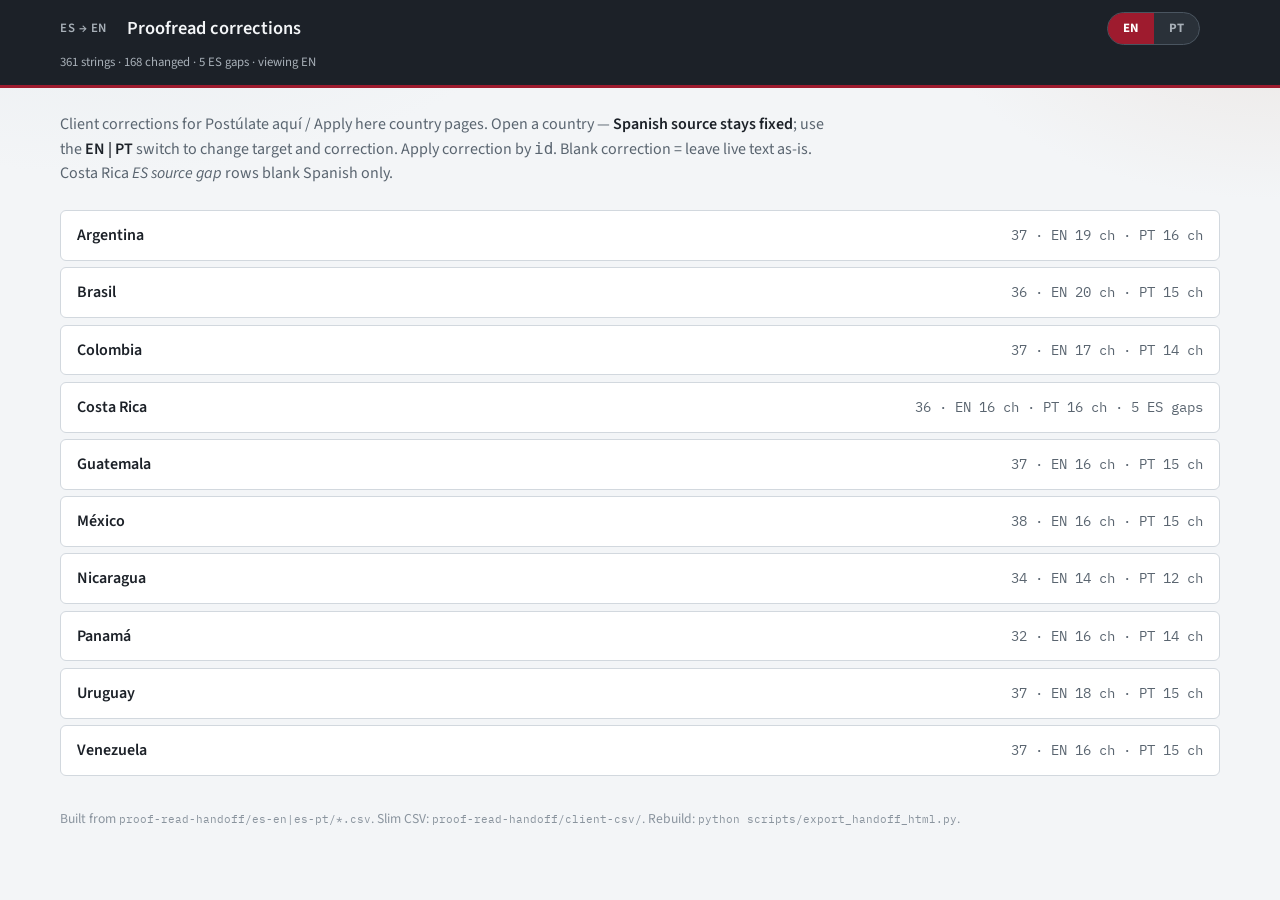
==== proof-read-delivery/html/index.html @ 34d7589d "Publish proofread delivery HTML only Serve the unified ES-EN / ES-PT correction viewer from Vercel w" ====
<!DOCTYPE html>
<html lang="en" data-lang="en">
<head>
  <meta charset="utf-8">
  <meta name="viewport" content="width=device-width, initial-scale=1">
  <title>Corrections — ES → EN / PT</title>
  <link rel="preconnect" href="https://fonts.googleapis.com">
  <link rel="preconnect" href="https://fonts.gstatic.com" crossorigin>
  <link href="https://fonts.googleapis.com/css2?family=IBM+Plex+Mono:wght@400;500&family=Source+Sans+3:wght@400;600;700&display=swap" rel="stylesheet">
  <link rel="stylesheet" href="assets/handoff.css">
</head>
<body>
  <header class="site-header">
    <div class="site-header__inner">
      <div class="site-header__track" data-track-label>ES → EN</div>
      <h1 class="site-header__title">Proofread corrections</h1>
      <div class="lang-switch" role="group" aria-label="Target language">
  <button type="button" class="lang-switch__btn" data-lang-switch="en" aria-pressed="true">EN</button>
  <button type="button" class="lang-switch__btn" data-lang-switch="pt" aria-pressed="false">PT</button>
</div>
      <nav class="site-header__nav"></nav>
      <div class="site-header__meta" data-track-meta data-rows="361" data-blocked="5" data-changed-en="168" data-changed-pt="147">361 strings · EN 168 changed · PT 147 changed · 5 ES gaps · 10 countries</div>
    </div>
  </header>
  <main class="wrap">
    <p class="intro">
      Client corrections for Postúlate aquí / Apply here country pages.
      Open a country — <strong>Spanish source stays fixed</strong>; use the
      <strong>EN | PT</strong> switch to change target and correction.
      Apply correction by <code>id</code>. Blank correction = leave live text as-is.
      Costa Rica <em>ES source gap</em> rows blank Spanish only.
    </p>
    <ul class="country-list">
  <li><a href="argentina.html"><span class="country-list__name">Argentina</span><span class="country-list__count">37 · EN 19 ch · PT 16 ch</span></a></li>
  <li><a href="brasil.html"><span class="country-list__name">Brasil</span><span class="country-list__count">36 · EN 20 ch · PT 15 ch</span></a></li>
  <li><a href="colombia.html"><span class="country-list__name">Colombia</span><span class="country-list__count">37 · EN 17 ch · PT 14 ch</span></a></li>
  <li><a href="costa-rica.html"><span class="country-list__name">Costa Rica</span><span class="country-list__count">36 · EN 16 ch · PT 16 ch · 5 ES gaps</span></a></li>
  <li><a href="guatemala.html"><span class="country-list__name">Guatemala</span><span class="country-list__count">37 · EN 16 ch · PT 15 ch</span></a></li>
  <li><a href="mexico.html"><span class="country-list__name">México</span><span class="country-list__count">38 · EN 16 ch · PT 15 ch</span></a></li>
  <li><a href="nicaragua.html"><span class="country-list__name">Nicaragua</span><span class="country-list__count">34 · EN 14 ch · PT 12 ch</span></a></li>
  <li><a href="panama.html"><span class="country-list__name">Panamá</span><span class="country-list__count">32 · EN 16 ch · PT 14 ch</span></a></li>
  <li><a href="uruguay.html"><span class="country-list__name">Uruguay</span><span class="country-list__count">37 · EN 18 ch · PT 15 ch</span></a></li>
  <li><a href="venezuela.html"><span class="country-list__name">Venezuela</span><span class="country-list__count">37 · EN 16 ch · PT 15 ch</span></a></li>
    </ul>
    <p class="foot-note">
      Built from <code>proof-read-handoff/es-en|es-pt/*.csv</code>.
      Slim CSV: <code>proof-read-handoff/client-csv/</code>.
      Rebuild: <code>python scripts/export_handoff_html.py</code>.
    </p>

  </main>
  <script src="assets/handoff.js" defer></script>
</body>
</html>
---- proof-read-delivery/html/assets/handoff.css ----
/* Client proofread handoff — one page, EN|PT switch */
:root {
  --ink: #1c2128;
  --ink-muted: #5a6570;
  --ink-faint: #8a949e;
  --paper: #f3f5f7;
  --surface: #ffffff;
  --border: #d2d8de;
  --source-bg: #f7f5f2;
  --target-bg: #f4f7fa;
  --correction-bg: #f0f6f1;
  --accent: #9e1b2e;
  --badge-blocked: #7a4a00;
  --badge-blocked-bg: #f8efd9;
  --badge-changed: #1e4d6b;
  --badge-changed-bg: #e6f0f5;
  --badge-same: #5a6570;
  --badge-same-bg: #eef1f4;
  --header-bg: #1c2128;
  --header-fg: #f3f5f7;
  --header-muted: #a8b0b8;
  --radius: 6px;
  --font: "Source Sans 3", "Segoe UI", sans-serif;
  --mono: "IBM Plex Mono", "Consolas", monospace;
  --max: 1200px;
}

*,
*::before,
*::after {
  box-sizing: border-box;
}

html {
  scroll-behavior: smooth;
}

body {
  margin: 0;
  font-family: var(--font);
  font-size: 16px;
  line-height: 1.55;
  color: var(--ink);
  background:
    radial-gradient(ellipse 900px 480px at 8% -10%, #e8ecef 0%, transparent 55%),
    radial-gradient(ellipse 700px 400px at 100% 0%, #ebe6e3 0%, transparent 50%),
    var(--paper);
  min-height: 100vh;
}

a {
  color: var(--accent);
  text-decoration-thickness: 1px;
  text-underline-offset: 2px;
}

a:hover {
  color: #7a1422;
}

.site-header {
  position: sticky;
  top: 0;
  z-index: 20;
  background: var(--header-bg);
  color: var(--header-fg);
  border-bottom: 3px solid var(--accent);
}

.site-header__inner {
  max-width: var(--max);
  margin: 0 auto;
  padding: 0.75rem 1.25rem;
  display: flex;
  flex-wrap: wrap;
  align-items: center;
  gap: 0.5rem 1.25rem;
}

.site-header__track {
  font-size: 0.8rem;
  font-weight: 600;
  letter-spacing: 0.04em;
  text-transform: uppercase;
  color: var(--header-muted);
}

.site-header__title {
  font-size: 1.15rem;
  font-weight: 600;
  margin: 0;
  flex: 1 1 auto;
}

.site-header__nav {
  display: flex;
  flex-wrap: wrap;
  gap: 0.65rem 1rem;
  font-size: 0.9rem;
}

.site-header__nav a {
  color: #dce2e8;
  text-decoration: none;
}

.site-header__nav a:hover {
  color: #fff;
  text-decoration: underline;
}

.site-header__meta {
  width: 100%;
  font-size: 0.8rem;
  color: var(--header-muted);
}

.lang-switch {
  display: inline-flex;
  border: 1px solid #4a5560;
  border-radius: 999px;
  overflow: hidden;
  background: #2a3139;
}

.lang-switch__btn {
  appearance: none;
  border: 0;
  margin: 0;
  padding: 0.35rem 0.9rem;
  font: inherit;
  font-size: 0.8rem;
  font-weight: 700;
  letter-spacing: 0.04em;
  cursor: pointer;
  color: var(--header-muted);
  background: transparent;
}

.lang-switch__btn[aria-pressed="true"] {
  background: var(--accent);
  color: #fff;
}

.lang-switch__btn:focus-visible {
  outline: 2px solid #fff;
  outline-offset: 2px;
}

.wrap {
  max-width: var(--max);
  margin: 0 auto;
  padding: 1.5rem 1.25rem 3rem;
}

.intro {
  margin: 0 0 1.5rem;
  color: var(--ink-muted);
  max-width: 48rem;
}

.intro strong {
  color: var(--ink);
  font-weight: 600;
}

.country-list {
  list-style: none;
  margin: 0;
  padding: 0;
  display: flex;
  flex-direction: column;
  gap: 0.4rem;
}

.country-list a {
  display: flex;
  align-items: baseline;
  justify-content: space-between;
  gap: 1rem;
  padding: 0.75rem 1rem;
  background: var(--surface);
  border: 1px solid var(--border);
  border-radius: var(--radius);
  text-decoration: none;
  color: inherit;
}

.country-list a:hover {
  border-color: var(--accent);
}

.country-list__name {
  font-weight: 600;
}

.country-list__count {
  font-size: 0.85rem;
  color: var(--ink-muted);
  font-family: var(--mono);
}

.foot-note {
  margin-top: 2rem;
  font-size: 0.85rem;
  color: var(--ink-faint);
}

.foot-note code {
  font-family: var(--mono);
  font-size: 0.8em;
}

.blocks {
  display: flex;
  flex-direction: column;
  gap: 1rem;
}

.block {
  background: var(--surface);
  border: 1px solid var(--border);
  border-radius: var(--radius);
  overflow: hidden;
  scroll-margin-top: 5rem;
}

.block--blocked {
  border-color: #e0c48a;
  box-shadow: inset 3px 0 0 var(--badge-blocked);
}

.block--changed {
  box-shadow: inset 3px 0 0 var(--badge-changed);
}

.block__head {
  display: flex;
  flex-wrap: wrap;
  align-items: center;
  gap: 0.4rem 0.65rem;
  padding: 0.55rem 0.85rem;
  background: #fafbfc;
  border-bottom: 1px solid var(--border);
}

.block__id {
  font-family: var(--mono);
  font-size: 0.78rem;
  font-weight: 500;
}

.block__id a {
  color: var(--ink);
  text-decoration: none;
}

.block__id a:hover {
  color: var(--accent);
  text-decoration: underline;
}

.tag,
.badge {
  font-size: 0.7rem;
  font-weight: 600;
  letter-spacing: 0.02em;
  padding: 0.15rem 0.45rem;
  border-radius: 3px;
  background: #eef1f4;
  color: var(--ink-muted);
}

.badge--blocked {
  background: var(--badge-blocked-bg);
  color: var(--badge-blocked);
}

.badge--changed {
  background: var(--badge-changed-bg);
  color: var(--badge-changed);
}

.badge--same {
  background: var(--badge-same-bg);
  color: var(--badge-same);
}

.block__note {
  width: 100%;
  margin: 0.15rem 0 0;
  font-size: 0.85rem;
  color: var(--badge-blocked);
}

.split {
  display: grid;
  grid-template-columns: 1fr 1fr 1fr;
  gap: 0;
}

.pane {
  padding: 0.75rem 0.85rem 0.9rem;
  min-width: 0;
}

.pane--source {
  background: var(--source-bg);
  border-right: 1px solid var(--border);
}

.pane--target {
  background: var(--target-bg);
  border-right: 1px solid var(--border);
}

.pane--correction {
  background: var(--correction-bg);
}

.pane__label {
  display: block;
  font-size: 0.7rem;
  font-weight: 700;
  letter-spacing: 0.04em;
  text-transform: uppercase;
  color: var(--ink-muted);
  margin-bottom: 0.35rem;
}

.pane__text {
  margin: 0;
  white-space: pre-wrap;
  word-break: break-word;
  font-size: 0.95rem;
}

.pane__text.is-empty::after {
  content: "(blank)";
  color: var(--ink-faint);
  font-style: italic;
}

@media (max-width: 900px) {
  .split {
    grid-template-columns: 1fr;
  }

  .pane--source,
  .pane--target {
    border-right: none;
    border-bottom: 1px solid var(--border);
  }
}

@media (max-width: 640px) {
  .site-header__title {
    flex: 1 1 100%;
  }
}
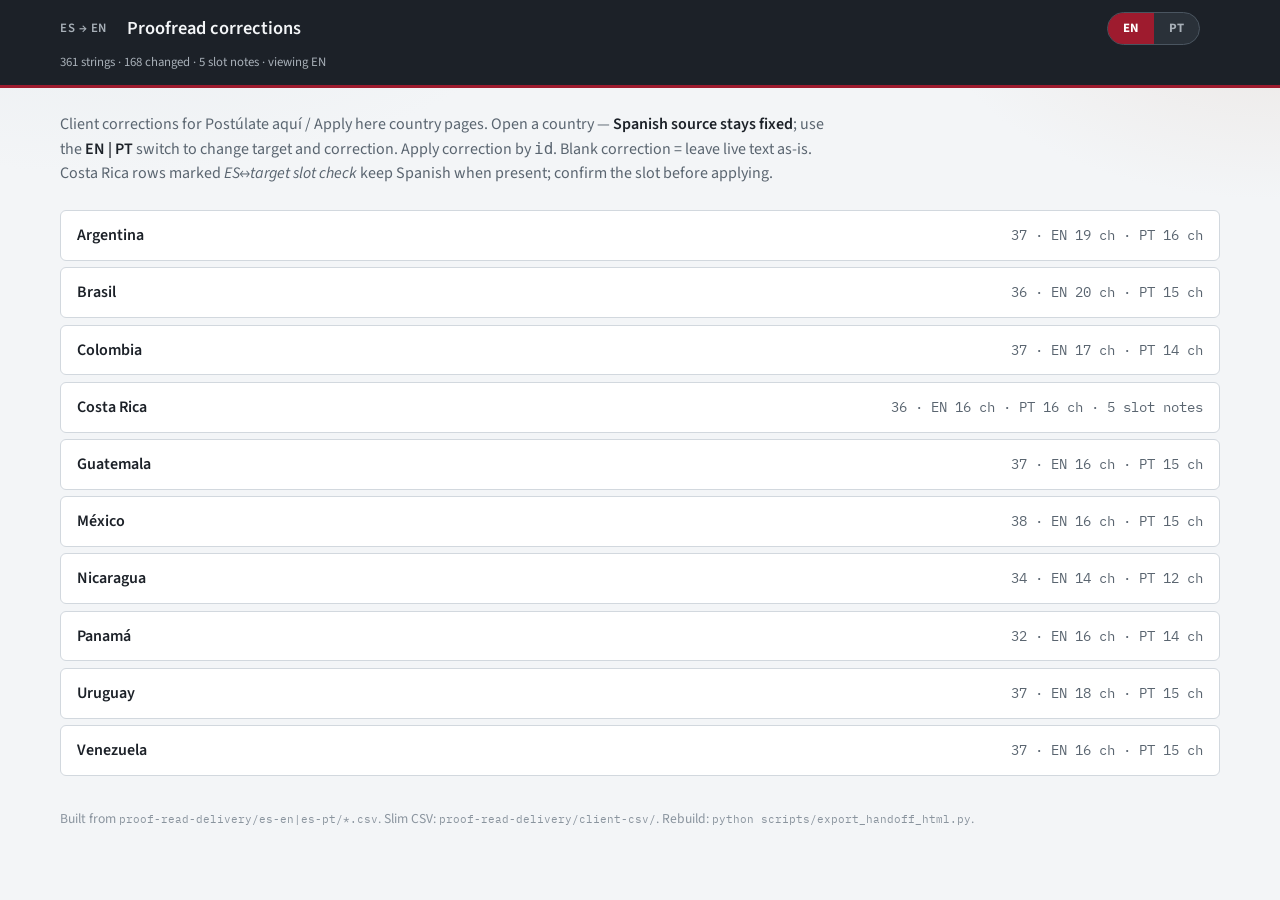
==== commit 66cc496c: "Restore Costa Rica Spanish source content Keep existing Spanish text visible on flagged Costa Rica r" ====
--- a/proof-read-delivery/html/index.html
+++ b/proof-read-delivery/html/index.html
@@ -19,7 +19,7 @@
   <button type="button" class="lang-switch__btn" data-lang-switch="pt" aria-pressed="false">PT</button>
 </div>
       <nav class="site-header__nav"></nav>
-      <div class="site-header__meta" data-track-meta data-rows="361" data-blocked="5" data-changed-en="168" data-changed-pt="147">361 strings · EN 168 changed · PT 147 changed · 5 ES gaps · 10 countries</div>
+      <div class="site-header__meta" data-track-meta data-rows="361" data-blocked="5" data-changed-en="168" data-changed-pt="147">361 strings · EN 168 changed · PT 147 changed · 5 slot notes · 10 countries</div>
     </div>
   </header>
   <main class="wrap">
@@ -28,13 +28,14 @@
       Open a country — <strong>Spanish source stays fixed</strong>; use the
       <strong>EN | PT</strong> switch to change target and correction.
       Apply correction by <code>id</code>. Blank correction = leave live text as-is.
-      Costa Rica <em>ES source gap</em> rows blank Spanish only.
+      Costa Rica rows marked <em>ES↔target slot check</em> keep Spanish when present;
+      confirm the slot before applying.
     </p>
     <ul class="country-list">
   <li><a href="argentina.html"><span class="country-list__name">Argentina</span><span class="country-list__count">37 · EN 19 ch · PT 16 ch</span></a></li>
   <li><a href="brasil.html"><span class="country-list__name">Brasil</span><span class="country-list__count">36 · EN 20 ch · PT 15 ch</span></a></li>
   <li><a href="colombia.html"><span class="country-list__name">Colombia</span><span class="country-list__count">37 · EN 17 ch · PT 14 ch</span></a></li>
-  <li><a href="costa-rica.html"><span class="country-list__name">Costa Rica</span><span class="country-list__count">36 · EN 16 ch · PT 16 ch · 5 ES gaps</span></a></li>
+  <li><a href="costa-rica.html"><span class="country-list__name">Costa Rica</span><span class="country-list__count">36 · EN 16 ch · PT 16 ch · 5 slot notes</span></a></li>
   <li><a href="guatemala.html"><span class="country-list__name">Guatemala</span><span class="country-list__count">37 · EN 16 ch · PT 15 ch</span></a></li>
   <li><a href="mexico.html"><span class="country-list__name">México</span><span class="country-list__count">38 · EN 16 ch · PT 15 ch</span></a></li>
   <li><a href="nicaragua.html"><span class="country-list__name">Nicaragua</span><span class="country-list__count">34 · EN 14 ch · PT 12 ch</span></a></li>
@@ -43,8 +44,8 @@
   <li><a href="venezuela.html"><span class="country-list__name">Venezuela</span><span class="country-list__count">37 · EN 16 ch · PT 15 ch</span></a></li>
     </ul>
     <p class="foot-note">
-      Built from <code>proof-read-handoff/es-en|es-pt/*.csv</code>.
-      Slim CSV: <code>proof-read-handoff/client-csv/</code>.
+      Built from <code>proof-read-delivery/es-en|es-pt/*.csv</code>.
+      Slim CSV: <code>proof-read-delivery/client-csv/</code>.
       Rebuild: <code>python scripts/export_handoff_html.py</code>.
     </p>
 
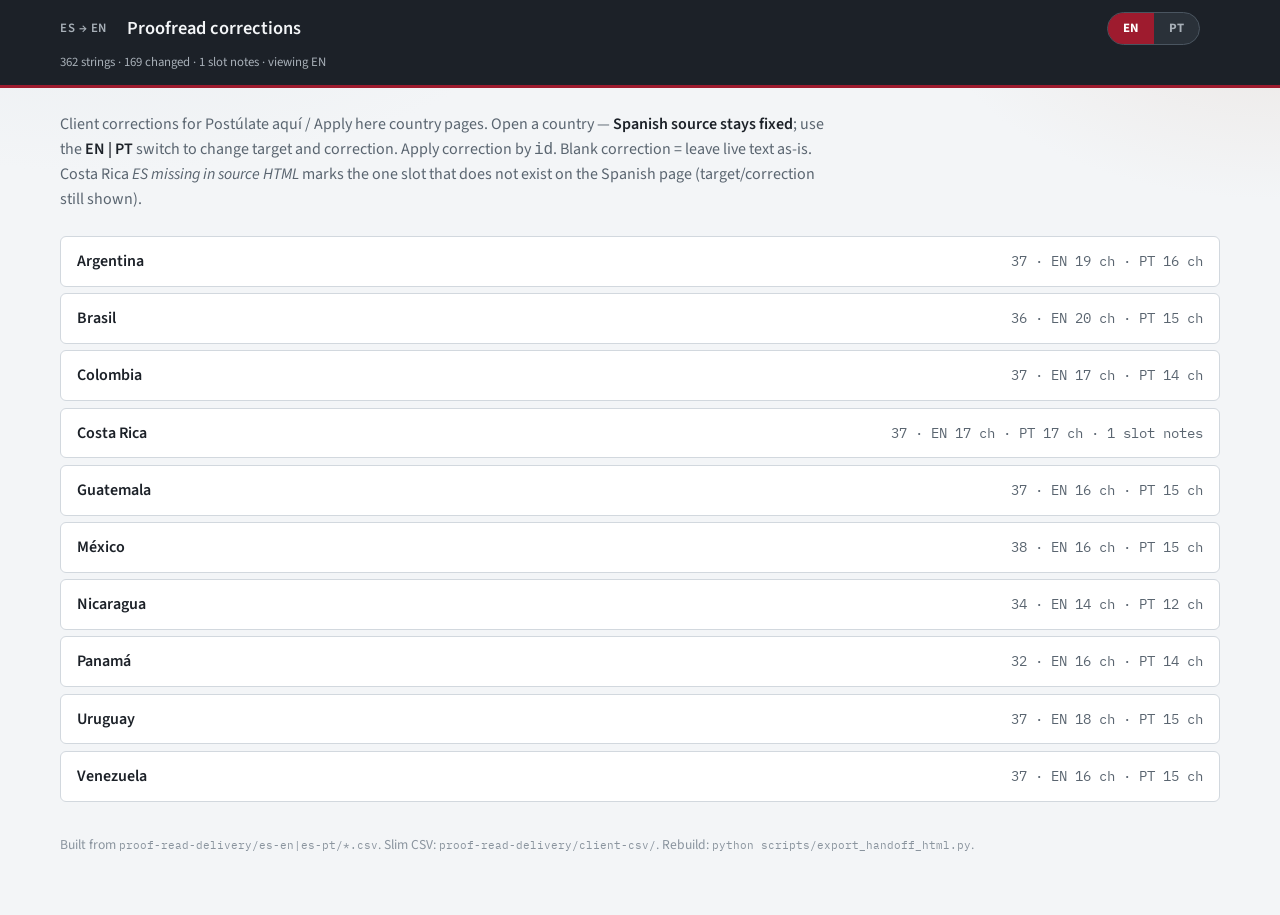
==== commit 77f79172: "﻿Fix Costa Rica cascade by inserting the missing ES job-title slot. Freeze Spanish IDs, unshift EN/P" ====
--- a/proof-read-delivery/html/index.html
+++ b/proof-read-delivery/html/index.html
@@ -19,7 +19,7 @@
   <button type="button" class="lang-switch__btn" data-lang-switch="pt" aria-pressed="false">PT</button>
 </div>
       <nav class="site-header__nav"></nav>
-      <div class="site-header__meta" data-track-meta data-rows="361" data-blocked="5" data-changed-en="168" data-changed-pt="147">361 strings · EN 168 changed · PT 147 changed · 5 slot notes · 10 countries</div>
+      <div class="site-header__meta" data-track-meta data-rows="362" data-blocked="1" data-changed-en="169" data-changed-pt="148">362 strings · EN 169 changed · PT 148 changed · 1 slot notes · 10 countries</div>
     </div>
   </header>
   <main class="wrap">
@@ -28,14 +28,14 @@
       Open a country — <strong>Spanish source stays fixed</strong>; use the
       <strong>EN | PT</strong> switch to change target and correction.
       Apply correction by <code>id</code>. Blank correction = leave live text as-is.
-      Costa Rica rows marked <em>ES↔target slot check</em> keep Spanish when present;
-      confirm the slot before applying.
+      Costa Rica <em>ES missing in source HTML</em> marks the one slot that does not
+      exist on the Spanish page (target/correction still shown).
     </p>
     <ul class="country-list">
   <li><a href="argentina.html"><span class="country-list__name">Argentina</span><span class="country-list__count">37 · EN 19 ch · PT 16 ch</span></a></li>
   <li><a href="brasil.html"><span class="country-list__name">Brasil</span><span class="country-list__count">36 · EN 20 ch · PT 15 ch</span></a></li>
   <li><a href="colombia.html"><span class="country-list__name">Colombia</span><span class="country-list__count">37 · EN 17 ch · PT 14 ch</span></a></li>
-  <li><a href="costa-rica.html"><span class="country-list__name">Costa Rica</span><span class="country-list__count">36 · EN 16 ch · PT 16 ch · 5 slot notes</span></a></li>
+  <li><a href="costa-rica.html"><span class="country-list__name">Costa Rica</span><span class="country-list__count">37 · EN 17 ch · PT 17 ch · 1 slot notes</span></a></li>
   <li><a href="guatemala.html"><span class="country-list__name">Guatemala</span><span class="country-list__count">37 · EN 16 ch · PT 15 ch</span></a></li>
   <li><a href="mexico.html"><span class="country-list__name">México</span><span class="country-list__count">38 · EN 16 ch · PT 15 ch</span></a></li>
   <li><a href="nicaragua.html"><span class="country-list__name">Nicaragua</span><span class="country-list__count">34 · EN 14 ch · PT 12 ch</span></a></li>
